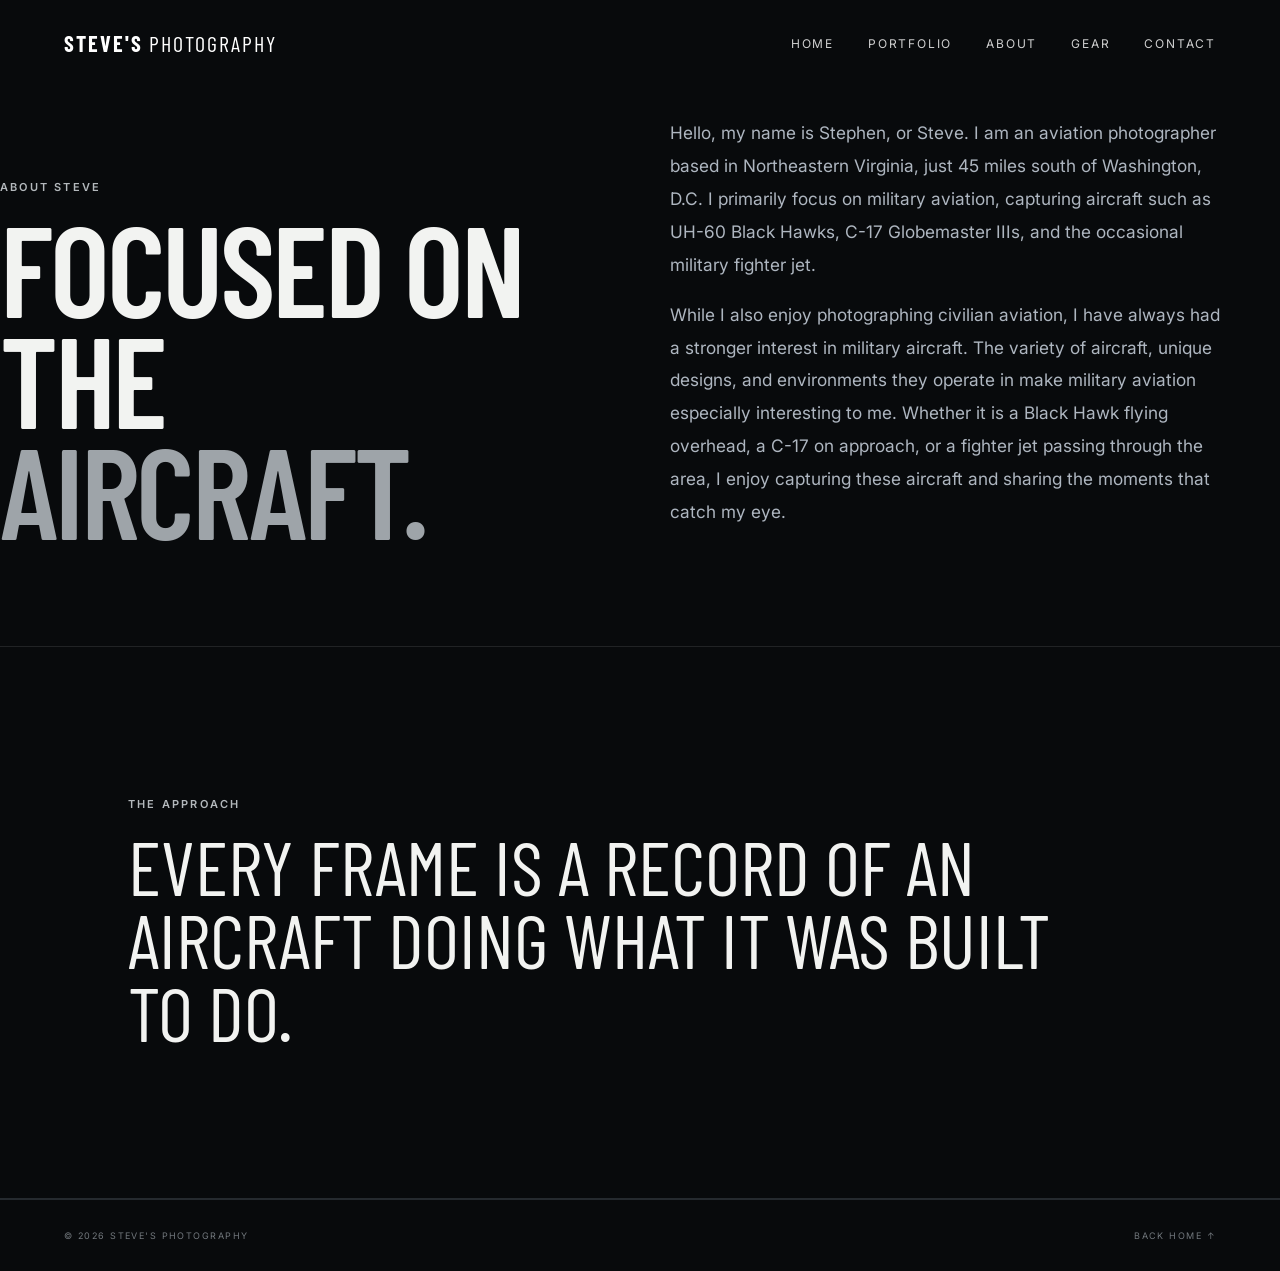
==== about.html @ 39b9b991 "Add dedicated About page" ====
<!DOCTYPE html>
<html lang="en"><head><meta charset="UTF-8"><meta name="viewport" content="width=device-width, initial-scale=1.0">
<meta name="description" content="About Steve's Photography, an aviation photography portfolio based in Northeastern Virginia.">
<title>About | Steve's Photography</title><link rel="stylesheet" href="styles.css"></head>
<body>
  <header class="site-header" id="top">
    <a class="brand" href="index.html" aria-label="Steve's Photography home">STEVE'S <span>PHOTOGRAPHY</span></a>
    <nav aria-label="Main navigation">
      <a href="index.html">Home</a>
      <a href="portfolio.html">Portfolio</a>
      <a href="about.html">About</a>
      <a href="gear.html">Gear</a>
      <a href="contact.html">Contact</a>
    </nav>
  </header>
<main>
<section class="homepage-intro" style="margin-top:0">
<div><p class="eyebrow">ABOUT STEVE</p><h1>Focused on the<br><em>aircraft.</em></h1></div>
<div class="intro-copy"><p>Hello, my name is Stephen, or Steve. I am an aviation photographer based in Northeastern Virginia, just 45 miles south of Washington, D.C. I primarily focus on military aviation, capturing aircraft such as UH-60 Black Hawks, C-17 Globemaster IIIs, and the occasional military fighter jet.</p><p>While I also enjoy photographing civilian aviation, I have always had a stronger interest in military aircraft. The variety of aircraft, unique designs, and environments they operate in make military aviation especially interesting to me. Whether it is a Black Hawk flying overhead, a C-17 on approach, or a fighter jet passing through the area, I enjoy capturing these aircraft and sharing the moments that catch my eye.</p></div>
</section>
<section class="statement"><p class="eyebrow">THE APPROACH</p><p class="statement-text">Every frame is a record of an aircraft doing what it was built to do.</p></section>
</main>
<footer><span>© 2026 STEVE'S PHOTOGRAPHY</span><a href="index.html">BACK HOME ↑</a></footer>
</body></html>
---- styles.css ----
@import url('https://fonts.googleapis.com/css2?family=Barlow+Condensed:wght@400;500;600;700&family=Inter:wght@400;500;600&display=swap');

:root { --bg:#080a0c; --panel:#101317; --text:#f2f3f1; --muted:#969ca2; --line:#252a2f; --accent:#d9d5c9; }
* { box-sizing:border-box; }
html { scroll-behavior:smooth; }
body { margin:0; background:var(--bg); color:var(--text); font-family:Inter,Arial,sans-serif; }
a { color:inherit; text-decoration:none; }
button { font:inherit; }
.site-header { position:absolute; z-index:10; top:0; left:0; right:0; display:flex; justify-content:space-between; align-items:center; padding:30px 5vw; color:#fff; mix-blend-mode:screen; }
.brand { font-family:'Barlow Condensed',sans-serif; font-size:22px; font-weight:700; letter-spacing:.09em; }
.brand span { font-weight:400; }
.site-header nav { display:flex; gap:34px; font-size:12px; text-transform:uppercase; letter-spacing:.15em; }
.site-header nav a { opacity:.8; transition:opacity .2s; }
.site-header nav a:hover { opacity:1; }
.hero { height:100vh; min-height:680px; position:relative; overflow:hidden; display:flex; align-items:flex-end; padding:0 5vw 8vh; }
.hero-image { position:absolute; inset:0; width:100%; height:100%; object-fit:cover; object-position:center; filter:saturate(.82) contrast(1.05); }
.hero-overlay { position:absolute; inset:0; background:linear-gradient(90deg,rgba(0,0,0,.7),rgba(0,0,0,.12) 65%),linear-gradient(0deg,rgba(0,0,0,.7),transparent 45%); }
.hero-content { position:relative; z-index:2; max-width:720px; }
.eyebrow { margin:0 0 18px; color:#b3b8bc; font-size:11px; font-weight:600; letter-spacing:.2em; text-transform:uppercase; }
h1,h2 { margin:0; font-family:'Barlow Condensed',sans-serif; text-transform:uppercase; font-weight:600; line-height:.87; letter-spacing:-.025em; }
h1 { font-size:clamp(70px,10vw,150px); }
h1 em,h2 em { font-style:normal; color:#9ea4a9; }
.hero-copy { max-width:450px; color:#d1d4d5; font-size:15px; line-height:1.7; margin:30px 0; }
.button { display:inline-flex; align-items:center; gap:30px; border:1px solid rgba(255,255,255,.45); padding:15px 19px; font-size:11px; letter-spacing:.12em; text-transform:uppercase; transition:background .25s,color .25s; }
.button:hover { background:#fff; color:#080a0c; }
.button span { font-size:16px; }
.hero-meta { position:absolute; right:5vw; bottom:8vh; z-index:2; font-size:10px; letter-spacing:.2em; color:#c4c8ca; }
.intro,.contact { padding:150px 10vw; display:grid; grid-template-columns:1fr 1fr; gap:8vw; border-bottom:1px solid var(--line); }
h2 { font-size:clamp(55px,7vw,100px); }
.intro-copy { align-self:end; max-width:560px; color:var(--muted); line-height:1.9; font-size:15px; }
.gallery-section { padding:130px 5vw 160px; }
.section-heading { display:flex; justify-content:space-between; align-items:end; margin-bottom:60px; }
.section-heading > p { margin:0 0 7px; color:var(--muted); font-size:10px; letter-spacing:.16em; text-transform:uppercase; }
.gallery-grid { display:grid; grid-template-columns:repeat(2,1fr); gap:16px; }
.photo { margin:0; overflow:hidden; background:#111; min-height:420px; }
.photo-wide { grid-column:span 2; min-height:600px; }
.photo-tall { min-height:700px; }
.photo-button { position:relative; display:block; width:100%; height:100%; padding:0; border:0; background:none; cursor:zoom-in; overflow:hidden; }
.photo img { display:block; width:100%; height:100%; min-height:inherit; object-fit:cover; transition:transform .7s cubic-bezier(.2,.7,.2,1),filter .4s; }
.photo:hover img { transform:scale(1.025); filter:brightness(1.08); }
.photo-number { position:absolute; top:18px; left:20px; font-family:'Barlow Condensed'; font-size:14px; letter-spacing:.1em; text-shadow:0 2px 8px #000; }
.statement { padding:150px 10vw; border-bottom:1px solid var(--line); }
.statement-text { max-width:1000px; margin:0; font-family:'Barlow Condensed'; font-size:clamp(45px,6vw,88px); line-height:.95; text-transform:uppercase; }
.contact { border-bottom:0; }
.contact-links { display:flex; flex-direction:column; align-self:end; }
.contact-links a { padding:19px 0; border-bottom:1px solid var(--line); font-size:13px; letter-spacing:.12em; text-transform:uppercase; display:flex; justify-content:space-between; }
.contact-links a:first-child { border-top:1px solid var(--line); }
.contact-links span { color:var(--muted); }
footer { border-top:1px solid var(--line); padding:30px 5vw; display:flex; justify-content:space-between; color:#72787d; font-size:9px; letter-spacing:.16em; text-transform:uppercase; }
.lightbox { position:fixed; inset:0; z-index:100; background:rgba(3,4,5,.96); display:flex; align-items:center; justify-content:center; opacity:0; visibility:hidden; transition:opacity .25s,visibility .25s; padding:5vh 8vw; }
.lightbox.open { opacity:1; visibility:visible; }
.lightbox-content { max-width:1400px; max-height:90vh; width:100%; height:100%; display:flex; flex-direction:column; justify-content:center; }
.lightbox-content img { max-width:100%; max-height:calc(90vh - 40px); object-fit:contain; margin:auto; }
.lightbox-caption { display:flex; justify-content:space-between; padding-top:12px; color:#999; font-size:10px; letter-spacing:.14em; text-transform:uppercase; }
.lightbox-close,.lightbox-nav { position:absolute; border:0; background:none; color:#fff; cursor:pointer; }
.lightbox-close { top:25px; right:35px; font-size:38px; font-weight:200; }
.lightbox-nav { top:50%; transform:translateY(-50%); font-size:28px; padding:25px; color:#aaa; transition:color .2s; }
.lightbox-nav:hover { color:#fff; }
.lightbox-nav.prev { left:10px; }
.lightbox-nav.next { right:10px; }
@media(max-width:800px) {
  .site-header { padding:22px 6vw; }
  .site-header nav { gap:15px; }
  .hero { min-height:620px; padding:0 6vw 8vh; }
  .hero-image { object-position:58% center; }
  .hero-meta { display:none; }
  .intro,.contact { padding:90px 7vw; grid-template-columns:1fr; gap:45px; }
  .gallery-section { padding:90px 4vw 100px; }
  .gallery-grid { grid-template-columns:1fr; gap:10px; }
  .photo,.photo-wide,.photo-tall { grid-column:auto; min-height:0; height:auto; }
  .photo img { aspect-ratio:4/3; min-height:0; }
  .photo-wide img { aspect-ratio:16/10; }
  .photo-tall img { aspect-ratio:3/4; }
  .statement { padding:100px 7vw; }
  footer { padding:25px 6vw; }
}
@media(max-width:500px) {
  .site-header nav a:nth-child(3) { display:none; }
  .brand { font-size:18px; }
  h1 { font-size:65px; }
  .section-heading { margin-bottom:35px; }
}
.gallery-secondary { padding-top: 20px; border-top: 1px solid var(--line); }

/* Multi-page additions */
.homepage-intro,.homepage-cta{display:grid;grid-template-columns:minmax(0,1fr) minmax(0,1fr);gap:60px;align-items:end;padding:100px 0;border-bottom:1px solid rgba(255,255,255,.1);}
.homepage-intro h2,.homepage-cta h2{margin:0;line-height:1.05;font-size:clamp(2.4rem,5vw,4.8rem);letter-spacing:-.04em;}
.homepage-intro .intro-copy{max-width:560px;color:#aeb6c0;font-size:1.08rem;margin:0;}
.homepage-cta .button{justify-self:start;}
@media(max-width:800px){.homepage-intro,.homepage-cta{grid-template-columns:1fr;gap:30px;padding:65px 0;}}
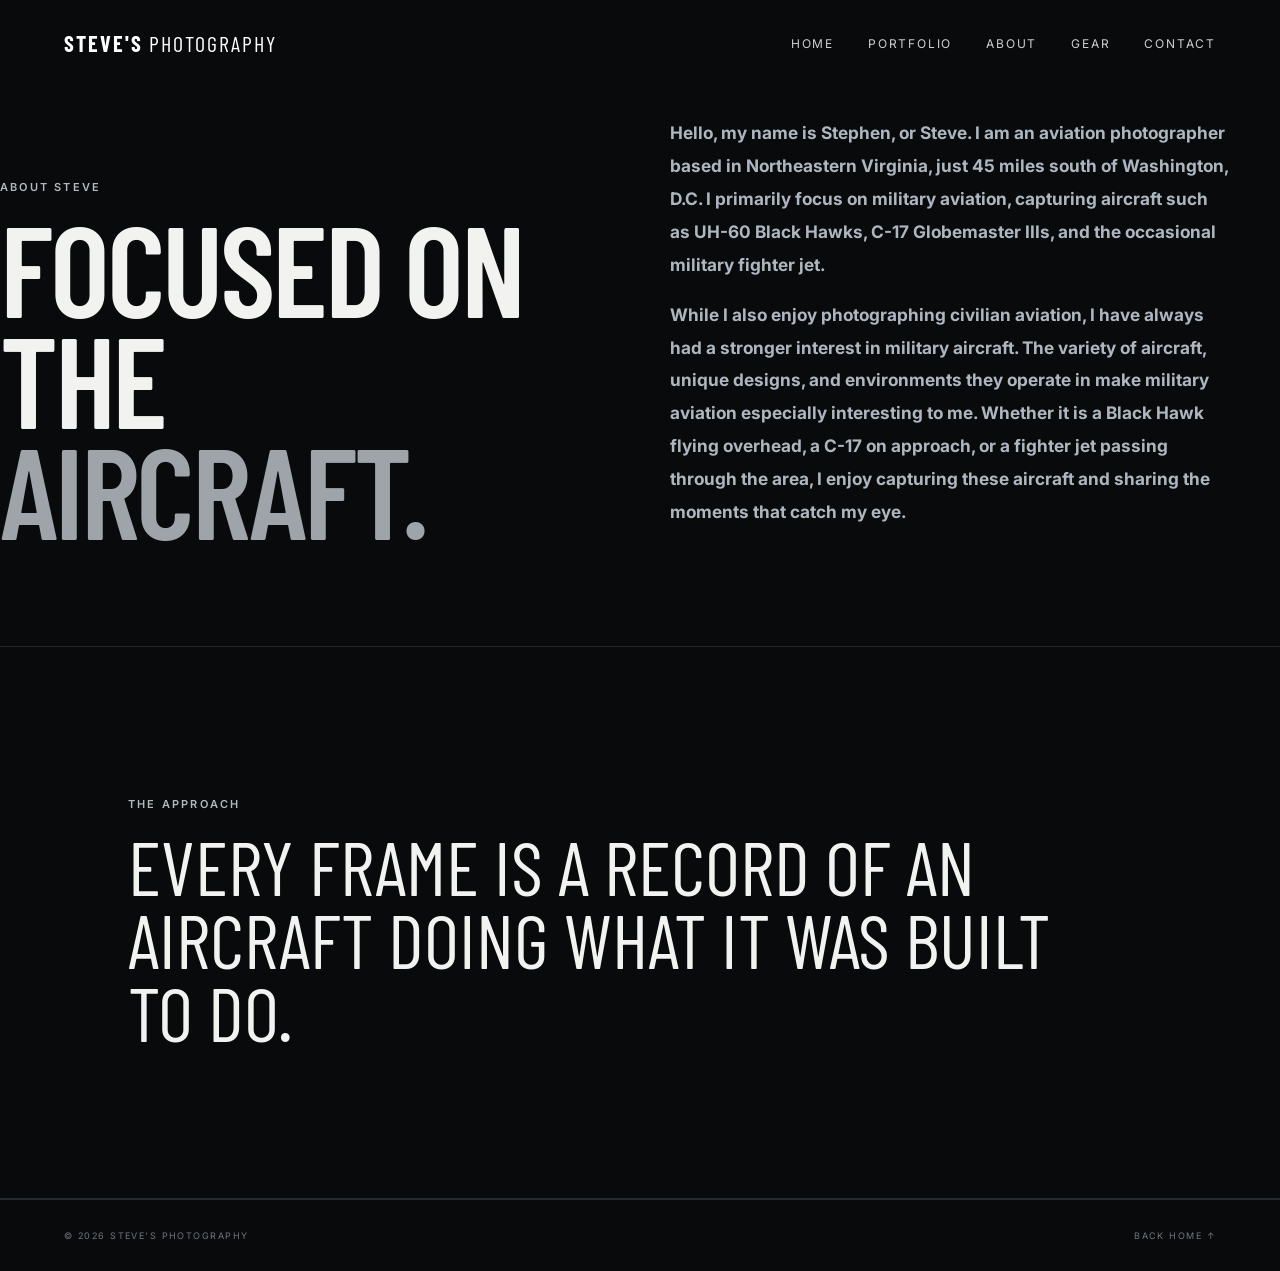
==== commit 11f0dd93: "Update About page biography text" ====
--- a/about.html
+++ b/about.html
@@ -16,7 +16,10 @@
 <main>
 <section class="homepage-intro" style="margin-top:0">
 <div><p class="eyebrow">ABOUT STEVE</p><h1>Focused on the<br><em>aircraft.</em></h1></div>
-<div class="intro-copy"><p>Hello, my name is Stephen, or Steve. I am an aviation photographer based in Northeastern Virginia, just 45 miles south of Washington, D.C. I primarily focus on military aviation, capturing aircraft such as UH-60 Black Hawks, C-17 Globemaster IIIs, and the occasional military fighter jet.</p><p>While I also enjoy photographing civilian aviation, I have always had a stronger interest in military aircraft. The variety of aircraft, unique designs, and environments they operate in make military aviation especially interesting to me. Whether it is a Black Hawk flying overhead, a C-17 on approach, or a fighter jet passing through the area, I enjoy capturing these aircraft and sharing the moments that catch my eye.</p></div>
+<div class="intro-copy">
+<p><strong>Hello, my name is Stephen, or Steve. I am an aviation photographer based in Northeastern Virginia, just 45 miles south of Washington, D.C. I primarily focus on military aviation, capturing aircraft such as UH-60 Black Hawks, C-17 Globemaster IIIs, and the occasional military fighter jet.</strong></p>
+<p><strong>While I also enjoy photographing civilian aviation, I have always had a stronger interest in military aircraft. The variety of aircraft, unique designs, and environments they operate in make military aviation especially interesting to me. Whether it is a Black Hawk flying overhead, a C-17 on approach, or a fighter jet passing through the area, I enjoy capturing these aircraft and sharing the moments that catch my eye.</strong></p>
+</div>
 </section>
 <section class="statement"><p class="eyebrow">THE APPROACH</p><p class="statement-text">Every frame is a record of an aircraft doing what it was built to do.</p></section>
 </main>
